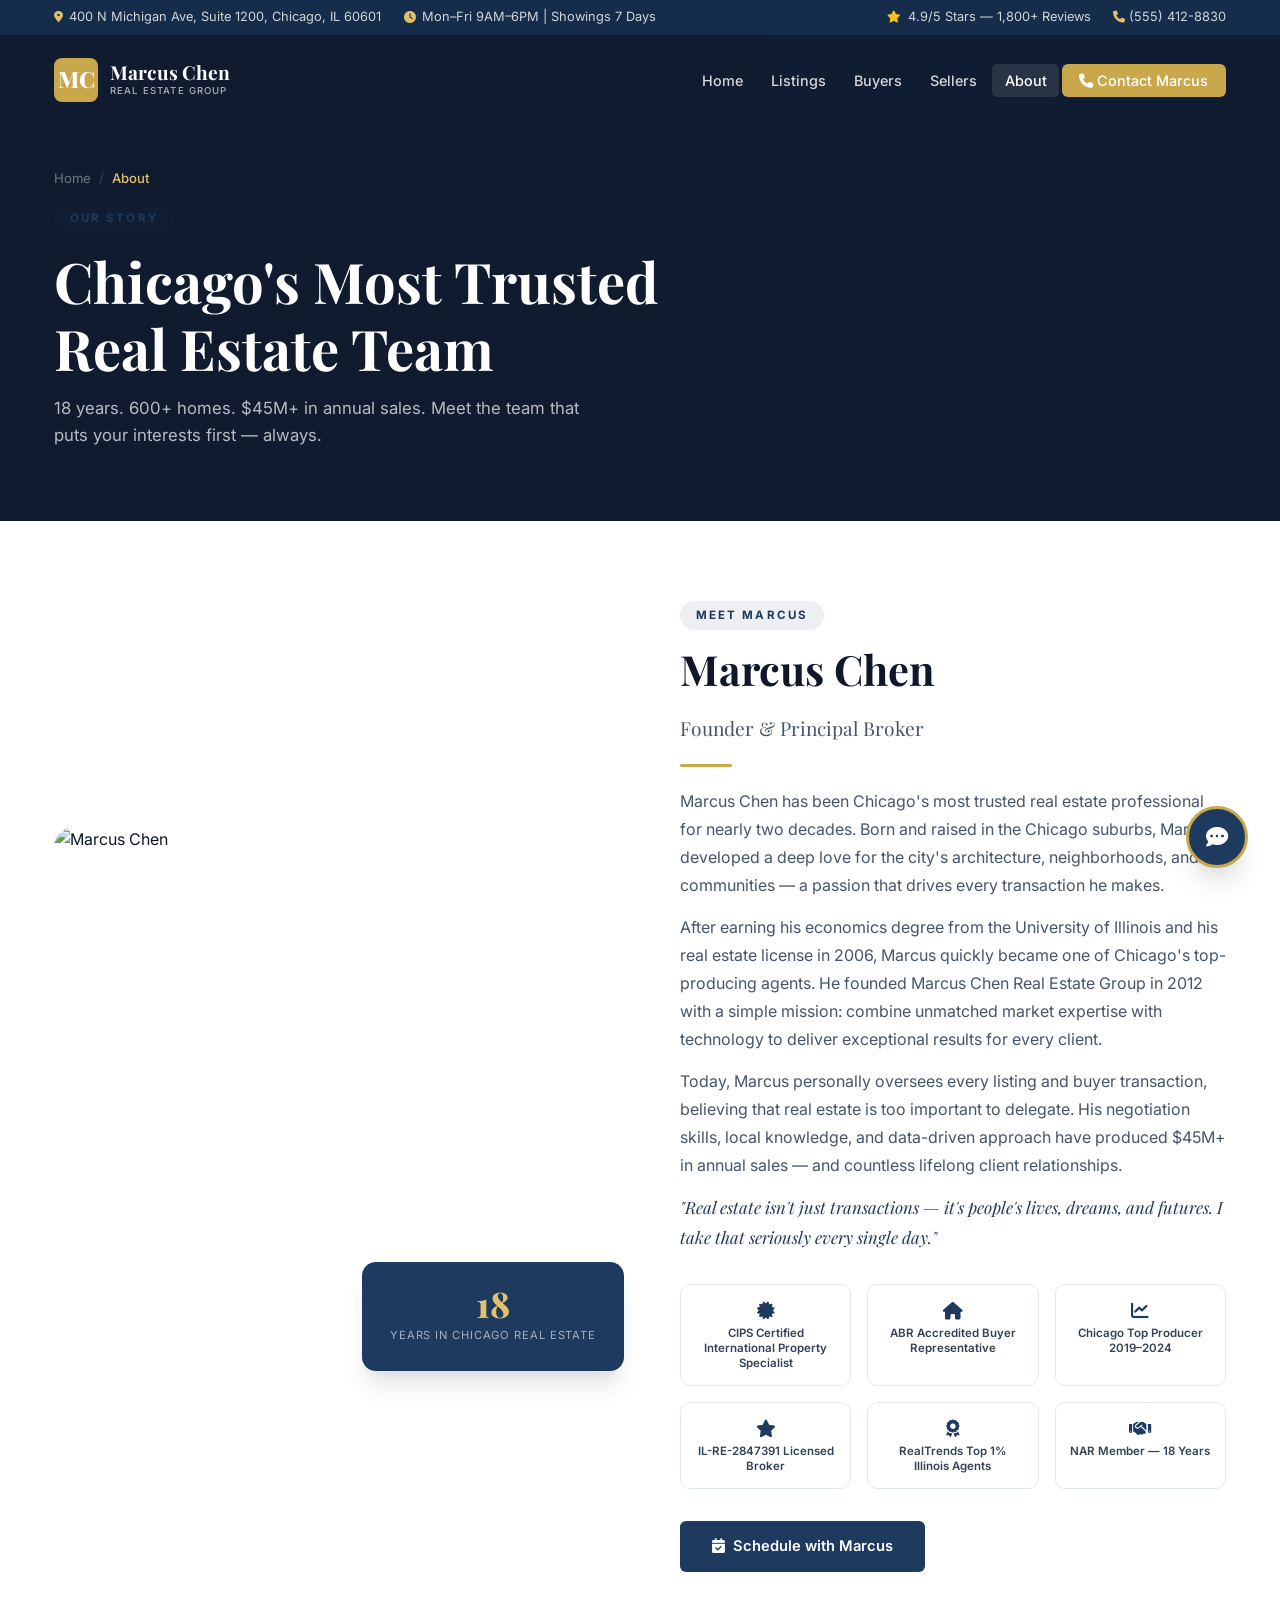
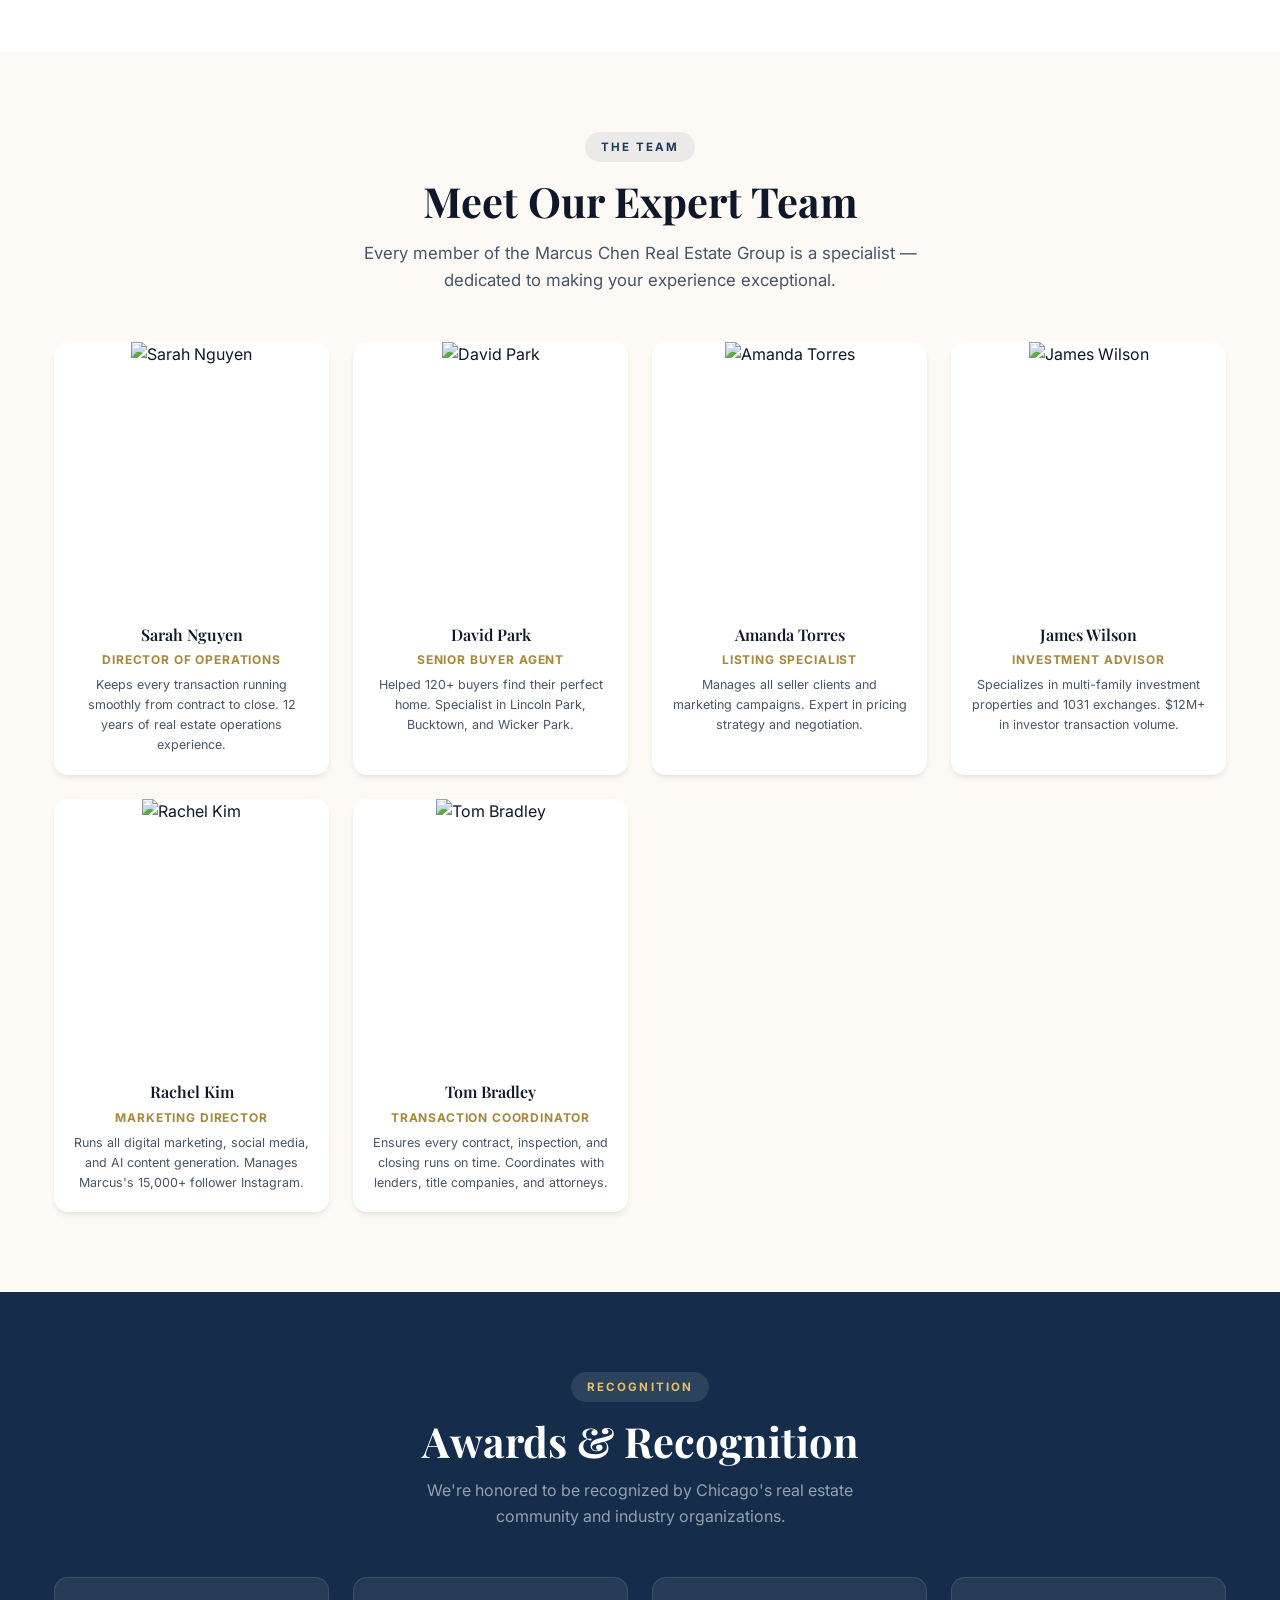
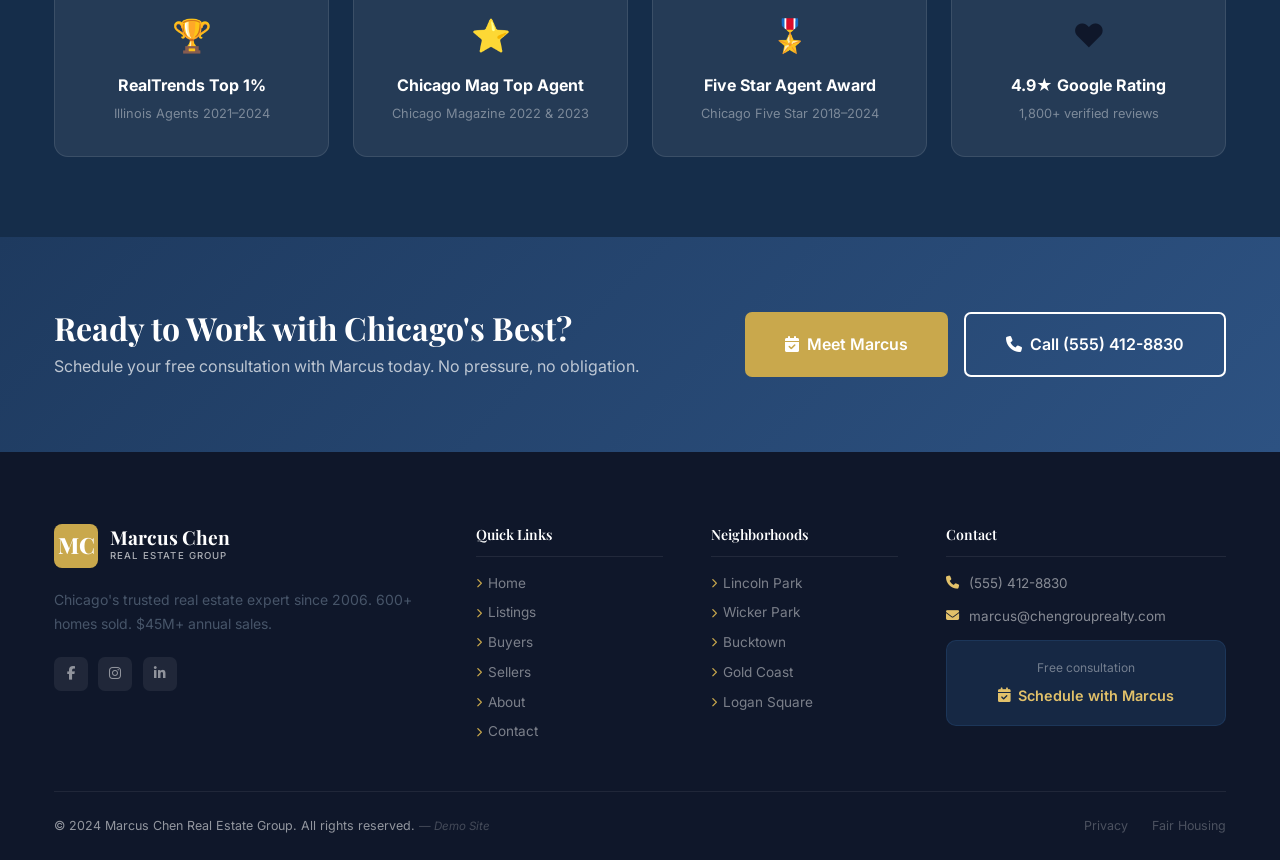
==== about.html @ 207c24f9 "Initial commit: Marcus Chen Real Estate Group demo site" ====
<!DOCTYPE html>
<html lang="en">
<head>
  <meta charset="UTF-8" />
  <meta name="viewport" content="width=device-width, initial-scale=1.0" />
  <title>About Marcus Chen | Marcus Chen Real Estate Group | Chicago, IL</title>
  <meta name="description" content="Meet Marcus Chen — Chicago's top-rated real estate agent with 18 years of experience, $45M+ in sales, and 600+ homes sold. Learn about his team and approach." />
  <link rel="stylesheet" href="css/style.css" />
  <link rel="stylesheet" href="https://cdnjs.cloudflare.com/ajax/libs/font-awesome/6.5.0/css/all.min.css" />
  <link rel="preconnect" href="https://fonts.googleapis.com" />
  <link rel="preconnect" href="https://fonts.gstatic.com" crossorigin />
</head>
<body>

  <div class="top-bar">
    <div class="container">
      <div class="top-bar-left">
        <div class="top-bar-item"><i class="fas fa-map-marker-alt"></i><span>400 N Michigan Ave, Suite 1200, Chicago, IL 60601</span></div>
        <div class="top-bar-item"><i class="fas fa-clock"></i><span>Mon–Fri 9AM–6PM | Showings 7 Days</span></div>
      </div>
      <div class="top-bar-right">
        <div class="top-bar-item"><i class="fas fa-star" style="color:#fbbf24"></i><span>4.9/5 Stars — 1,800+ Reviews</span></div>
        <div class="top-bar-item"><a href="tel:5554128830"><i class="fas fa-phone"></i> (555) 412-8830</a></div>
      </div>
    </div>
  </div>

  <nav class="navbar">
    <div class="container">
      <a href="index.html" class="nav-logo">
        <div class="logo-mark">MC</div>
        <div><div class="logo-text-main">Marcus Chen</div><span class="logo-text-sub">Real Estate Group</span></div>
      </a>
      <ul class="nav-links">
        <li><a href="index.html">Home</a></li>
        <li><a href="listings.html">Listings</a></li>
        <li><a href="buyers.html">Buyers</a></li>
        <li><a href="sellers.html">Sellers</a></li>
        <li><a href="about.html" class="active">About</a></li>
        <li><a href="contact.html" class="nav-cta"><i class="fas fa-phone"></i> Contact Marcus</a></li>
      </ul>
      <button class="mobile-menu-btn" aria-label="Menu"><span></span><span></span><span></span></button>
    </div>
  </nav>

  <div class="page-hero">
    <div class="page-hero-bg" style="background-image:url('https://images.unsplash.com/photo-1560518883-ce09059eeffa?auto=format&fit=crop&w=1920&q=80')"></div>
    <div class="page-hero-overlay"></div>
    <div class="container">
      <div class="breadcrumb"><a href="index.html">Home</a><span class="sep">/</span><span class="current">About</span></div>
      <div class="section-label">Our Story</div>
      <h1>Chicago's Most Trusted<br>Real Estate Team</h1>
      <p>18 years. 600+ homes. $45M+ in annual sales. Meet the team that puts your interests first — always.</p>
    </div>
  </div>

  <!-- MARCUS BIO -->
  <section class="agent-section">
    <div class="container">
      <div class="agent-grid">
        <div class="agent-photo-wrap">
          <div class="agent-photo">
            <img src="https://images.unsplash.com/photo-1507003211169-0a1dd7228f2d?auto=format&fit=crop&w=700&q=80" alt="Marcus Chen" loading="lazy" />
          </div>
          <div class="agent-badge">
            <span class="big">18</span>
            <span class="small">Years in Chicago Real Estate</span>
          </div>
        </div>
        <div class="agent-content">
          <div class="section-label">Meet Marcus</div>
          <h2>Marcus Chen<br><span style="font-size:1.2rem;font-weight:400;color:var(--gray-600);">Founder & Principal Broker</span></h2>
          <div class="agent-divider"></div>
          <p>Marcus Chen has been Chicago's most trusted real estate professional for nearly two decades. Born and raised in the Chicago suburbs, Marcus developed a deep love for the city's architecture, neighborhoods, and communities — a passion that drives every transaction he makes.</p>
          <p>After earning his economics degree from the University of Illinois and his real estate license in 2006, Marcus quickly became one of Chicago's top-producing agents. He founded Marcus Chen Real Estate Group in 2012 with a simple mission: combine unmatched market expertise with technology to deliver exceptional results for every client.</p>
          <p>Today, Marcus personally oversees every listing and buyer transaction, believing that real estate is too important to delegate. His negotiation skills, local knowledge, and data-driven approach have produced $45M+ in annual sales — and countless lifelong client relationships.</p>
          <p style="font-style:italic;color:var(--navy);font-family:'Playfair Display',serif;font-size:1.05rem;margin-top:0.5rem;">"Real estate isn't just transactions — it's people's lives, dreams, and futures. I take that seriously every single day."</p>
          <div class="agent-certs">
            <div class="cert-badge"><i class="fas fa-certificate"></i><span>CIPS Certified International Property Specialist</span></div>
            <div class="cert-badge"><i class="fas fa-home"></i><span>ABR Accredited Buyer Representative</span></div>
            <div class="cert-badge"><i class="fas fa-chart-line"></i><span>Chicago Top Producer 2019–2024</span></div>
            <div class="cert-badge"><i class="fas fa-star"></i><span>IL-RE-2847391 Licensed Broker</span></div>
            <div class="cert-badge"><i class="fas fa-award"></i><span>RealTrends Top 1% Illinois Agents</span></div>
            <div class="cert-badge"><i class="fas fa-handshake"></i><span>NAR Member — 18 Years</span></div>
          </div>
          <a href="contact.html" class="btn btn-primary" style="margin-top:2rem;"><i class="fas fa-calendar-check"></i> Schedule with Marcus</a>
        </div>
      </div>
    </div>
  </section>

  <!-- TEAM -->
  <section class="team-section">
    <div class="container">
      <div class="text-center">
        <div class="section-label">The Team</div>
        <h2 class="section-title">Meet Our Expert Team</h2>
        <p class="section-subtitle">Every member of the Marcus Chen Real Estate Group is a specialist — dedicated to making your experience exceptional.</p>
      </div>
      <div class="team-grid">
        <div class="team-card">
          <div class="team-photo"><img src="https://images.unsplash.com/photo-1573497019940-1c28c88b4f3e?auto=format&fit=crop&w=400&q=80" alt="Sarah Nguyen" loading="lazy" /></div>
          <div class="team-info">
            <h4>Sarah Nguyen</h4>
            <p class="team-role">Director of Operations</p>
            <p class="team-bio">Keeps every transaction running smoothly from contract to close. 12 years of real estate operations experience.</p>
          </div>
        </div>
        <div class="team-card">
          <div class="team-photo"><img src="https://images.unsplash.com/photo-1500648767791-00dcc994a43e?auto=format&fit=crop&w=400&q=80" alt="David Park" loading="lazy" /></div>
          <div class="team-info">
            <h4>David Park</h4>
            <p class="team-role">Senior Buyer Agent</p>
            <p class="team-bio">Helped 120+ buyers find their perfect home. Specialist in Lincoln Park, Bucktown, and Wicker Park.</p>
          </div>
        </div>
        <div class="team-card">
          <div class="team-photo"><img src="https://images.unsplash.com/photo-1580489944761-15a19d654956?auto=format&fit=crop&w=400&q=80" alt="Amanda Torres" loading="lazy" /></div>
          <div class="team-info">
            <h4>Amanda Torres</h4>
            <p class="team-role">Listing Specialist</p>
            <p class="team-bio">Manages all seller clients and marketing campaigns. Expert in pricing strategy and negotiation.</p>
          </div>
        </div>
        <div class="team-card">
          <div class="team-photo"><img src="https://images.unsplash.com/photo-1506794778202-cad84cf45f1d?auto=format&fit=crop&w=400&q=80" alt="James Wilson" loading="lazy" /></div>
          <div class="team-info">
            <h4>James Wilson</h4>
            <p class="team-role">Investment Advisor</p>
            <p class="team-bio">Specializes in multi-family investment properties and 1031 exchanges. $12M+ in investor transaction volume.</p>
          </div>
        </div>
        <div class="team-card">
          <div class="team-photo"><img src="https://images.unsplash.com/photo-1494790108377-be9c29b29330?auto=format&fit=crop&w=400&q=80" alt="Rachel Kim" loading="lazy" /></div>
          <div class="team-info">
            <h4>Rachel Kim</h4>
            <p class="team-role">Marketing Director</p>
            <p class="team-bio">Runs all digital marketing, social media, and AI content generation. Manages Marcus's 15,000+ follower Instagram.</p>
          </div>
        </div>
        <div class="team-card">
          <div class="team-photo"><img src="https://images.unsplash.com/photo-1472099645785-5658abf4ff4e?auto=format&fit=crop&w=400&q=80" alt="Tom Bradley" loading="lazy" /></div>
          <div class="team-info">
            <h4>Tom Bradley</h4>
            <p class="team-role">Transaction Coordinator</p>
            <p class="team-bio">Ensures every contract, inspection, and closing runs on time. Coordinates with lenders, title companies, and attorneys.</p>
          </div>
        </div>
      </div>
    </div>
  </section>

  <!-- AWARDS -->
  <section style="background:var(--navy-dark);padding:5rem 0;">
    <div class="container text-center">
      <div class="section-label" style="background:rgba(255,255,255,0.1);color:var(--gold-light);">Recognition</div>
      <h2 class="section-title" style="color:white;margin-bottom:0.75rem;">Awards &amp; Recognition</h2>
      <p style="color:rgba(255,255,255,0.55);margin-bottom:3rem;max-width:500px;margin-left:auto;margin-right:auto;">We're honored to be recognized by Chicago's real estate community and industry organizations.</p>
      <div style="display:grid;grid-template-columns:repeat(auto-fit,minmax(200px,1fr));gap:1.5rem;">
        <div style="background:rgba(255,255,255,0.07);border-radius:14px;padding:2rem;border:1px solid rgba(255,255,255,0.1);">
          <div style="font-size:2rem;margin-bottom:0.75rem;">🏆</div>
          <div style="color:white;font-weight:700;margin-bottom:0.3rem;">RealTrends Top 1%</div>
          <div style="color:rgba(255,255,255,0.4);font-size:0.8rem;">Illinois Agents 2021–2024</div>
        </div>
        <div style="background:rgba(255,255,255,0.07);border-radius:14px;padding:2rem;border:1px solid rgba(255,255,255,0.1);">
          <div style="font-size:2rem;margin-bottom:0.75rem;">⭐</div>
          <div style="color:white;font-weight:700;margin-bottom:0.3rem;">Chicago Mag Top Agent</div>
          <div style="color:rgba(255,255,255,0.4);font-size:0.8rem;">Chicago Magazine 2022 &amp; 2023</div>
        </div>
        <div style="background:rgba(255,255,255,0.07);border-radius:14px;padding:2rem;border:1px solid rgba(255,255,255,0.1);">
          <div style="font-size:2rem;margin-bottom:0.75rem;">🎖️</div>
          <div style="color:white;font-weight:700;margin-bottom:0.3rem;">Five Star Agent Award</div>
          <div style="color:rgba(255,255,255,0.4);font-size:0.8rem;">Chicago Five Star 2018–2024</div>
        </div>
        <div style="background:rgba(255,255,255,0.07);border-radius:14px;padding:2rem;border:1px solid rgba(255,255,255,0.1);">
          <div style="font-size:2rem;margin-bottom:0.75rem;">❤️</div>
          <div style="color:white;font-weight:700;margin-bottom:0.3rem;">4.9★ Google Rating</div>
          <div style="color:rgba(255,255,255,0.4);font-size:0.8rem;">1,800+ verified reviews</div>
        </div>
      </div>
    </div>
  </section>

  <!-- CTA -->
  <section class="cta-band">
    <div class="container">
      <div>
        <h2>Ready to Work with Chicago's Best?</h2>
        <p>Schedule your free consultation with Marcus today. No pressure, no obligation.</p>
      </div>
      <div style="display:flex;gap:1rem;flex-wrap:wrap;">
        <a href="contact.html" class="btn btn-gold btn-lg"><i class="fas fa-calendar-check"></i> Meet Marcus</a>
        <a href="tel:5554128830" class="btn btn-outline btn-lg"><i class="fas fa-phone"></i> Call (555) 412-8830</a>
      </div>
    </div>
  </section>

  <footer class="footer">
    <div class="container">
      <div class="footer-grid">
        <div class="footer-brand"><a href="index.html" class="nav-logo"><div class="logo-mark">MC</div><div><div class="logo-text-main">Marcus Chen</div><span class="logo-text-sub">Real Estate Group</span></div></a><p>Chicago's trusted real estate expert since 2006. 600+ homes sold. $45M+ annual sales.</p><div class="footer-social"><a href="#" class="social-link"><i class="fab fa-facebook-f"></i></a><a href="#" class="social-link"><i class="fab fa-instagram"></i></a><a href="#" class="social-link"><i class="fab fa-linkedin-in"></i></a></div></div>
        <div class="footer-col"><h4>Quick Links</h4><ul class="footer-links"><li><a href="index.html"><i class="fas fa-chevron-right"></i> Home</a></li><li><a href="listings.html"><i class="fas fa-chevron-right"></i> Listings</a></li><li><a href="buyers.html"><i class="fas fa-chevron-right"></i> Buyers</a></li><li><a href="sellers.html"><i class="fas fa-chevron-right"></i> Sellers</a></li><li><a href="about.html"><i class="fas fa-chevron-right"></i> About</a></li><li><a href="contact.html"><i class="fas fa-chevron-right"></i> Contact</a></li></ul></div>
        <div class="footer-col"><h4>Neighborhoods</h4><ul class="footer-links"><li><a href="listings.html"><i class="fas fa-chevron-right"></i> Lincoln Park</a></li><li><a href="listings.html"><i class="fas fa-chevron-right"></i> Wicker Park</a></li><li><a href="listings.html"><i class="fas fa-chevron-right"></i> Bucktown</a></li><li><a href="listings.html"><i class="fas fa-chevron-right"></i> Gold Coast</a></li><li><a href="listings.html"><i class="fas fa-chevron-right"></i> Logan Square</a></li></ul></div>
        <div class="footer-col"><h4>Contact</h4><div class="footer-contact-item"><i class="fas fa-phone"></i><a href="tel:5554128830">(555) 412-8830</a></div><div class="footer-contact-item"><i class="fas fa-envelope"></i><a href="mailto:marcus@chengrouprealty.com">marcus@chengrouprealty.com</a></div><div class="footer-cta-box"><p>Free consultation</p><a href="contact.html"><i class="fas fa-calendar-check"></i> Schedule with Marcus</a></div></div>
      </div>
      <div class="footer-bottom"><span>© 2024 Marcus Chen Real Estate Group. All rights reserved. <em style="font-size:0.72rem;opacity:0.4">— Demo Site</em></span><div class="footer-bottom-links"><a href="#">Privacy</a><a href="#">Fair Housing</a></div></div>
    </div>
  </footer>

  <button class="chatbot-toggle" aria-label="Talk to Alex AI"><i class="fas fa-comment-dots"></i></button>
  <div class="chatbot-window">
    <div class="chatbot-header">
      <div class="chatbot-avatar">MC</div>
      <div class="chatbot-header-info"><h4>Alex — AI Lead Qualifier</h4><p><span class="online-dot"></span>Marcus Chen Real Estate</p></div>
      <div class="lead-score-indicator">New Lead</div>
      <button class="chatbot-close"><i class="fas fa-times"></i></button>
    </div>
    <div class="chatbot-messages"></div>
    <div class="chatbot-quick-replies"></div>
    <div class="chatbot-input-area">
      <input class="chatbot-input" type="text" placeholder="Questions about our team?" />
      <button class="chatbot-send"><i class="fas fa-paper-plane"></i></button>
    </div>
  </div>

  <script src="js/main.js"></script>
</body>
</html>
---- css/style.css ----
@import url('https://fonts.googleapis.com/css2?family=Playfair+Display:wght@400;600;700;800&family=Inter:wght@300;400;500;600;700&display=swap');

:root {
  --navy: #1e3a5f;
  --navy-dark: #152d4a;
  --navy-light: #2d5282;
  --gold: #c9a84c;
  --gold-light: #e2c16a;
  --gold-dark: #a8873a;
  --green: #16a34a;
  --red: #dc2626;
  --cream: #fdfaf5;
  --cream-dark: #f5f0e8;
  --white: #ffffff;
  --dark: #0f172a;
  --gray-800: #1e293b;
  --gray-700: #334155;
  --gray-600: #475569;
  --gray-400: #94a3b8;
  --gray-200: #e2e8f0;
  --gray-100: #f8fafc;
  --shadow: 0 4px 6px -1px rgba(0,0,0,0.07), 0 2px 4px -1px rgba(0,0,0,0.04);
  --shadow-lg: 0 10px 15px -3px rgba(0,0,0,0.08), 0 4px 6px -2px rgba(0,0,0,0.04);
  --shadow-xl: 0 20px 25px -5px rgba(0,0,0,0.1), 0 10px 10px -5px rgba(0,0,0,0.04);
}

* { margin: 0; padding: 0; box-sizing: border-box; }
html { scroll-behavior: smooth; }
body { font-family: 'Inter', sans-serif; color: var(--dark); line-height: 1.6; background: var(--white); }
h1,h2,h3 { font-family: 'Playfair Display', serif; font-weight: 700; line-height: 1.2; }
h4,h5 { font-weight: 600; }
h1 { font-size: clamp(2.1rem, 5vw, 3.5rem); }
h2 { font-size: clamp(1.75rem, 4vw, 2.6rem); }
h3 { font-size: clamp(1.2rem, 3vw, 1.65rem); }
p { color: var(--gray-600); }
a { text-decoration: none; color: inherit; }
.text-center { text-align: center; }
.container { max-width: 1220px; margin: 0 auto; padding: 0 1.5rem; }
section { padding: 5rem 0; }

.section-label {
  display: inline-block;
  background: rgba(30,58,95,0.08);
  color: var(--navy);
  font-size: 0.72rem; font-weight: 700;
  letter-spacing: 0.18em; text-transform: uppercase;
  padding: 0.35rem 1rem; border-radius: 999px; margin-bottom: 0.875rem;
}
.section-title { margin-bottom: 0.875rem; color: var(--dark); }
.section-subtitle { font-size: 1.05rem; color: var(--gray-600); max-width: 580px; margin: 0 auto 3rem; }

/* ===== BUTTONS ===== */
.btn {
  display: inline-flex; align-items: center; gap: 0.5rem;
  padding: 0.875rem 2rem; border-radius: 6px;
  font-weight: 600; font-size: 0.92rem; cursor: pointer;
  transition: all 0.25s ease; border: none; font-family: 'Inter', sans-serif;
}
.btn-primary { background: var(--navy); color: white; }
.btn-primary:hover { background: var(--navy-dark); transform: translateY(-2px); box-shadow: var(--shadow-lg); }
.btn-gold { background: var(--gold); color: white; }
.btn-gold:hover { background: var(--gold-dark); transform: translateY(-2px); box-shadow: var(--shadow-lg); }
.btn-outline { background: transparent; color: white; border: 2px solid white; }
.btn-outline:hover { background: white; color: var(--navy); }
.btn-outline-navy { background: transparent; color: var(--navy); border: 2px solid var(--navy); }
.btn-outline-navy:hover { background: var(--navy); color: white; }
.btn-green { background: var(--green); color: white; }
.btn-green:hover { background: #15803d; transform: translateY(-2px); }
.btn-lg { padding: 1.1rem 2.5rem; font-size: 1rem; border-radius: 7px; }
.btn-sm { padding: 0.5rem 1.2rem; font-size: 0.82rem; }

/* ===== TOP BAR ===== */
.top-bar {
  position: fixed; top: 0; width: 100%; z-index: 1001;
  background: var(--navy-dark); padding: 0.45rem 0;
  font-size: 0.8rem; color: rgba(255,255,255,0.8);
}
.top-bar .container { display: flex; justify-content: space-between; align-items: center; flex-wrap: wrap; gap: 0.4rem; }
.top-bar-left, .top-bar-right { display: flex; align-items: center; gap: 1.4rem; }
.top-bar-item { display: flex; align-items: center; gap: 0.4rem; }
.top-bar-item i { color: var(--gold-light); font-size: 0.75rem; }
.top-bar a { color: rgba(255,255,255,0.8); transition: color 0.2s; }
.top-bar a:hover { color: var(--gold-light); }

/* ===== NAVBAR ===== */
.navbar {
  position: fixed; top: 36px; width: 100%; z-index: 1000;
  transition: all 0.3s ease; background: transparent; padding: 1.4rem 0;
}
.navbar.scrolled { background: var(--navy-dark); padding: 0.875rem 0; box-shadow: 0 4px 20px rgba(0,0,0,0.25); }
.navbar .container { display: flex; align-items: center; justify-content: space-between; }

.nav-logo { display: flex; align-items: center; gap: 0.75rem; color: white; }
.logo-mark {
  width: 44px; height: 44px; background: var(--gold);
  border-radius: 8px; display: flex; align-items: center; justify-content: center;
  font-size: 1.4rem; font-family: 'Playfair Display', serif; font-weight: 800; color: white;
}
.logo-text-main { font-family: 'Playfair Display', serif; font-size: 1.2rem; font-weight: 700; line-height: 1.1; }
.logo-text-sub { display: block; font-family: 'Inter', sans-serif; font-size: 0.6rem; font-weight: 500; opacity: 0.65; letter-spacing: 0.12em; text-transform: uppercase; }

.nav-links { display: flex; align-items: center; gap: 0.15rem; list-style: none; }
.nav-links a { color: rgba(255,255,255,0.82); padding: 0.5rem 0.8rem; border-radius: 5px; font-weight: 500; font-size: 0.9rem; transition: all 0.2s; }
.nav-links a:hover, .nav-links a.active { color: white; background: rgba(255,255,255,0.1); }
.nav-cta { background: var(--gold) !important; color: white !important; border-radius: 6px !important; padding: 0.5rem 1.1rem !important; }
.nav-cta:hover { background: var(--gold-dark) !important; }

.mobile-menu-btn { display: none; flex-direction: column; gap: 5px; cursor: pointer; padding: 0.5rem; }
.mobile-menu-btn span { display: block; width: 24px; height: 2px; background: white; transition: all 0.3s; }

/* ===== HERO ===== */
.hero { position: relative; min-height: 100vh; display: flex; align-items: center; overflow: hidden; }
.hero-bg { position: absolute; inset: 0; background-size: cover; background-position: center; }
.hero-overlay { position: absolute; inset: 0; background: linear-gradient(to right, rgba(15,23,42,0.9) 0%, rgba(15,23,42,0.55) 65%, rgba(15,23,42,0.15) 100%); }
.hero-content { position: relative; z-index: 2; padding-top: 9.5rem; max-width: 680px; }

.hero-eyebrow { display: flex; align-items: center; gap: 0.75rem; margin-bottom: 1.25rem; }
.hero-eyebrow-line { width: 32px; height: 2px; background: var(--gold); }
.hero-eyebrow span { font-size: 0.78rem; font-weight: 600; color: var(--gold-light); letter-spacing: 0.15em; text-transform: uppercase; }

.hero h1 { color: white; margin-bottom: 1rem; }
.hero h1 em { color: var(--gold-light); font-style: italic; }
.hero .hero-desc { color: rgba(255,255,255,0.78); font-size: 1.1rem; max-width: 520px; margin-bottom: 2.25rem; line-height: 1.75; }
.hero-buttons { display: flex; flex-wrap: wrap; gap: 1rem; margin-bottom: 3rem; }

.hero-stats { display: flex; flex-wrap: wrap; gap: 0; }
.hero-stat { padding: 1.25rem 1.75rem; border-left: 1px solid rgba(255,255,255,0.12); }
.hero-stat:first-child { padding-left: 0; border-left: none; }
.hero-stat .stat-val { display: block; font-size: 1.75rem; font-weight: 800; color: white; font-family: 'Playfair Display', serif; line-height: 1; }
.hero-stat .stat-label { font-size: 0.72rem; color: rgba(255,255,255,0.45); text-transform: uppercase; letter-spacing: 0.08em; margin-top: 0.2rem; }

/* ===== SEARCH BAR ===== */
.search-bar-section { background: white; padding: 1.5rem 0; box-shadow: 0 4px 20px rgba(0,0,0,0.08); position: relative; z-index: 10; }
.search-bar { display: flex; gap: 0; border: 2px solid var(--gray-200); border-radius: 8px; overflow: hidden; max-width: 860px; margin: 0 auto; }
.search-field { flex: 1; display: flex; align-items: center; border-right: 1px solid var(--gray-200); }
.search-field:last-of-type { border-right: none; }
.search-field i { padding: 0 0.875rem; color: var(--gray-400); font-size: 0.9rem; }
.search-field select, .search-field input { flex: 1; padding: 0.875rem 0.5rem; border: none; outline: none; font-family: 'Inter', sans-serif; font-size: 0.88rem; color: var(--dark); background: transparent; }
.search-bar .btn { border-radius: 0; padding: 0.875rem 1.75rem; }

/* ===== LISTINGS ===== */
.listings-section { background: var(--cream); }
.listings-grid { display: grid; grid-template-columns: repeat(auto-fit, minmax(340px, 1fr)); gap: 1.75rem; }
.listing-card {
  background: white; border-radius: 14px; overflow: hidden;
  box-shadow: var(--shadow); transition: all 0.35s ease; border: 1px solid transparent;
}
.listing-card:hover { transform: translateY(-6px); box-shadow: var(--shadow-xl); border-color: var(--gold); }
.listing-photo { height: 230px; position: relative; overflow: hidden; }
.listing-photo img { width: 100%; height: 100%; object-fit: cover; transition: transform 0.45s; }
.listing-card:hover .listing-photo img { transform: scale(1.07); }
.listing-badge {
  position: absolute; top: 1rem; left: 1rem;
  font-size: 0.68rem; font-weight: 700; padding: 0.25rem 0.65rem;
  border-radius: 999px; text-transform: uppercase; letter-spacing: 0.07em;
}
.badge-sale { background: var(--navy); color: white; }
.badge-pending { background: var(--gold); color: white; }
.badge-sold { background: var(--green); color: white; }
.badge-new { background: var(--red); color: white; }
.listing-save { position: absolute; top: 1rem; right: 1rem; width: 34px; height: 34px; background: white; border-radius: 50%; display: flex; align-items: center; justify-content: center; cursor: pointer; box-shadow: var(--shadow); transition: all 0.2s; border: none; color: var(--gray-400); }
.listing-save:hover { color: var(--red); }
.listing-info { padding: 1.4rem; }
.listing-price { font-size: 1.55rem; font-weight: 800; color: var(--navy); font-family: 'Playfair Display', serif; margin-bottom: 0.3rem; }
.listing-address { font-size: 0.88rem; color: var(--gray-600); margin-bottom: 0.875rem; display: flex; align-items: center; gap: 0.3rem; }
.listing-address i { color: var(--gold); font-size: 0.78rem; }
.listing-specs { display: flex; gap: 1.1rem; padding-top: 0.875rem; border-top: 1px solid var(--gray-200); }
.spec { display: flex; align-items: center; gap: 0.35rem; font-size: 0.82rem; color: var(--gray-600); }
.spec i { color: var(--navy); font-size: 0.8rem; }
.spec strong { color: var(--dark); font-weight: 600; }
.listing-actions { display: flex; gap: 0.5rem; margin-top: 1rem; }
.listing-actions .btn { flex: 1; justify-content: center; font-size: 0.82rem; padding: 0.6rem 0.875rem; }

/* ===== SERVICES ===== */
.services-section { background: white; }
.services-grid { display: grid; grid-template-columns: repeat(auto-fit, minmax(270px, 1fr)); gap: 1.5rem; }
.service-card {
  border-radius: 16px; padding: 2.25rem 1.75rem;
  border: 1.5px solid var(--gray-200); transition: all 0.3s ease;
  position: relative; overflow: hidden;
}
.service-card::before { content: ''; position: absolute; bottom: 0; left: 0; right: 0; height: 3px; background: var(--navy); transform: scaleX(0); transition: transform 0.3s; }
.service-card:hover { border-color: var(--navy); box-shadow: var(--shadow-xl); transform: translateY(-4px); }
.service-card:hover::before { transform: scaleX(1); }
.service-icon { width: 54px; height: 54px; border-radius: 14px; display: flex; align-items: center; justify-content: center; font-size: 1.4rem; margin-bottom: 1.25rem; }
.icon-navy { background: rgba(30,58,95,0.1); color: var(--navy); }
.icon-gold { background: rgba(201,168,76,0.12); color: var(--gold-dark); }
.icon-green { background: rgba(22,163,74,0.1); color: var(--green); }
.service-card h3 { font-size: 1.15rem; margin-bottom: 0.6rem; }
.service-card p { font-size: 0.875rem; line-height: 1.7; }
.service-tag { display: inline-block; margin-top: 1rem; font-size: 0.7rem; font-weight: 700; letter-spacing: 0.08em; text-transform: uppercase; color: var(--navy); background: rgba(30,58,95,0.08); padding: 0.2rem 0.6rem; border-radius: 4px; }

/* ===== TESTIMONIALS ===== */
.testimonials-section { background: var(--navy-dark); }
.testimonials-section .section-label { background: rgba(255,255,255,0.1); color: var(--gold-light); }
.testimonials-section .section-title { color: white; }
.testimonials-section .section-subtitle { color: rgba(255,255,255,0.55); }
.testimonials-grid { display: grid; grid-template-columns: repeat(auto-fit, minmax(290px, 1fr)); gap: 1.5rem; }
.testimonial-card { background: rgba(255,255,255,0.06); border: 1px solid rgba(255,255,255,0.1); border-radius: 14px; padding: 2rem; }
.testimonial-stars { color: var(--gold-light); margin-bottom: 1rem; font-size: 0.9rem; }
.testimonial-text { color: rgba(255,255,255,0.82); font-size: 0.9rem; font-style: italic; line-height: 1.75; margin-bottom: 1.5rem; font-family: 'Playfair Display', serif; }
.testimonial-author { display: flex; align-items: center; gap: 0.875rem; }
.testimonial-avatar { width: 42px; height: 42px; border-radius: 50%; background: var(--navy); border: 2px solid var(--gold); display: flex; align-items: center; justify-content: center; font-weight: 700; color: white; font-size: 0.88rem; flex-shrink: 0; }
.testimonial-name { font-weight: 600; color: white; font-size: 0.88rem; }
.testimonial-detail { font-size: 0.75rem; color: rgba(255,255,255,0.4); }

/* ===== CTA BAND ===== */
.cta-band { background: linear-gradient(135deg, var(--navy) 0%, var(--navy-light) 100%); padding: 4.5rem 0; }
.cta-band .container { display: flex; align-items: center; justify-content: space-between; flex-wrap: wrap; gap: 2rem; }
.cta-band h2 { color: white; font-size: 2rem; }
.cta-band p { color: rgba(255,255,255,0.7); margin-top: 0.4rem; }

/* ===== PAGE HERO ===== */
.page-hero { padding: 10.5rem 0 4.5rem; background: var(--navy-dark); position: relative; overflow: hidden; }
.page-hero-bg { position: absolute; inset: 0; background-size: cover; background-position: center; }
.page-hero-overlay { position: absolute; inset: 0; background: rgba(15,23,42,0.78); }
.page-hero .container { position: relative; z-index: 1; }
.page-hero h1 { color: white; margin-bottom: 0.875rem; }
.page-hero p { color: rgba(255,255,255,0.7); font-size: 1.05rem; max-width: 560px; }
.breadcrumb { display: flex; align-items: center; gap: 0.5rem; margin-bottom: 0.875rem; font-size: 0.82rem; }
.breadcrumb a { color: rgba(255,255,255,0.4); transition: color 0.2s; }
.breadcrumb a:hover { color: white; }
.breadcrumb .sep { color: rgba(255,255,255,0.2); }
.breadcrumb .current { color: var(--gold-light); font-weight: 500; }

/* ===== LISTINGS PAGE ===== */
.listings-page-section { background: var(--cream); }
.listings-filter { background: white; border-radius: 12px; padding: 1.5rem; margin-bottom: 2.5rem; box-shadow: var(--shadow); display: flex; flex-wrap: wrap; gap: 1rem; align-items: flex-end; }
.filter-group { display: flex; flex-direction: column; gap: 0.4rem; flex: 1; min-width: 150px; }
.filter-label { font-size: 0.75rem; font-weight: 600; color: var(--gray-600); text-transform: uppercase; letter-spacing: 0.06em; }
.filter-select { padding: 0.65rem 0.875rem; border: 1.5px solid var(--gray-200); border-radius: 7px; font-family: 'Inter', sans-serif; font-size: 0.88rem; color: var(--dark); outline: none; transition: border-color 0.2s; }
.filter-select:focus { border-color: var(--navy); }
.listings-count { color: var(--gray-600); font-size: 0.9rem; margin-bottom: 1.25rem; }
.listings-count strong { color: var(--navy); }

/* ===== BUYERS / SELLERS PAGES ===== */
.resource-section { background: white; }
.resource-grid { display: grid; grid-template-columns: 1fr 1fr; gap: 4rem; align-items: start; }
.resource-steps { display: flex; flex-direction: column; gap: 1.5rem; margin-top: 2rem; }
.resource-step { display: flex; gap: 1.25rem; align-items: flex-start; }
.step-number { width: 42px; height: 42px; border-radius: 50%; background: var(--navy); color: white; display: flex; align-items: center; justify-content: center; font-weight: 700; font-size: 0.9rem; flex-shrink: 0; }
.step-content h4 { margin-bottom: 0.25rem; font-size: 0.95rem; }
.step-content p { font-size: 0.85rem; }

.value-card { background: white; border-radius: 16px; padding: 2.25rem; box-shadow: var(--shadow-xl); border-top: 4px solid var(--navy); }
.value-card h3 { font-family: 'Playfair Display', serif; margin-bottom: 0.5rem; }
.value-card > p { margin-bottom: 1.75rem; font-size: 0.88rem; }

.mortgage-calc { background: var(--cream); border-radius: 14px; padding: 2rem; }
.mortgage-calc h4 { margin-bottom: 1.25rem; font-family: 'Playfair Display', serif; }
.calc-result { background: var(--navy); border-radius: 10px; padding: 1.25rem; text-align: center; margin-top: 1.25rem; }
.calc-result .monthly { font-size: 2rem; font-weight: 800; color: white; font-family: 'Playfair Display', serif; }
.calc-result .monthly-label { font-size: 0.75rem; color: rgba(255,255,255,0.5); text-transform: uppercase; letter-spacing: 0.08em; }

/* ===== ABOUT PAGE ===== */
.agent-section { background: white; }
.agent-grid { display: grid; grid-template-columns: 1fr 1fr; gap: 5rem; align-items: center; }
.agent-photo-wrap { position: relative; }
.agent-photo { border-radius: 20px; overflow: hidden; height: 520px; }
.agent-photo img { width: 100%; height: 100%; object-fit: cover; object-position: top; }
.agent-badge {
  position: absolute; bottom: -1.5rem; right: -1.5rem;
  background: var(--navy); color: white; border-radius: 14px; padding: 1.5rem 1.75rem;
  text-align: center; box-shadow: var(--shadow-xl);
}
.agent-badge .big { display: block; font-size: 2.2rem; font-weight: 800; font-family: 'Playfair Display', serif; line-height: 1; color: var(--gold-light); }
.agent-badge .small { font-size: 0.7rem; color: rgba(255,255,255,0.6); text-transform: uppercase; letter-spacing: 0.08em; }
.agent-content { }
.agent-divider { width: 52px; height: 3px; background: var(--gold); border-radius: 2px; margin: 1.25rem 0; }
.agent-content p { margin-bottom: 0.875rem; line-height: 1.75; }
.agent-certs { display: grid; grid-template-columns: repeat(3, 1fr); gap: 1rem; margin-top: 2rem; }
.cert-badge { border: 1.5px solid var(--gray-200); border-radius: 10px; padding: 0.875rem; text-align: center; }
.cert-badge i { font-size: 1.1rem; color: var(--navy); margin-bottom: 0.4rem; }
.cert-badge span { display: block; font-size: 0.72rem; font-weight: 600; color: var(--gray-700); line-height: 1.3; }

.team-section { background: var(--cream); }
.team-grid { display: grid; grid-template-columns: repeat(auto-fit, minmax(220px, 1fr)); gap: 1.5rem; }
.team-card { background: white; border-radius: 14px; overflow: hidden; box-shadow: var(--shadow); text-align: center; transition: all 0.3s; }
.team-card:hover { transform: translateY(-5px); box-shadow: var(--shadow-xl); }
.team-photo { height: 260px; overflow: hidden; }
.team-photo img { width: 100%; height: 100%; object-fit: cover; object-position: top; transition: transform 0.4s; }
.team-card:hover .team-photo img { transform: scale(1.04); }
.team-info { padding: 1.25rem; }
.team-info h4 { font-family: 'Playfair Display', serif; font-size: 1rem; margin-bottom: 0.2rem; }
.team-role { color: var(--gold-dark); font-size: 0.75rem; font-weight: 700; text-transform: uppercase; letter-spacing: 0.07em; margin-bottom: 0.35rem; }
.team-bio { font-size: 0.78rem; color: var(--gray-600); }

/* ===== CONTACT / LEAD FORM ===== */
.contact-section { background: var(--cream); }
.contact-grid { display: grid; grid-template-columns: 1fr 1.6fr; gap: 3rem; align-items: start; }
.contact-info-card { background: var(--navy-dark); border-radius: 20px; padding: 2.5rem; color: white; position: sticky; top: 110px; }
.contact-info-card h3 { color: white; font-family: 'Playfair Display', serif; margin-bottom: 0.5rem; }
.contact-info-card > p { color: rgba(255,255,255,0.55); margin-bottom: 2rem; font-size: 0.88rem; }
.c-detail { display: flex; gap: 0.875rem; align-items: flex-start; margin-bottom: 1.25rem; }
.c-detail-icon { width: 38px; height: 38px; background: rgba(255,255,255,0.08); border-radius: 9px; display: flex; align-items: center; justify-content: center; color: var(--gold-light); flex-shrink: 0; font-size: 0.85rem; }
.c-detail h4 { font-size: 0.7rem; text-transform: uppercase; letter-spacing: 0.08em; color: rgba(255,255,255,0.35); margin-bottom: 0.2rem; font-weight: 600; font-family: 'Inter', sans-serif; }
.c-detail p, .c-detail a { color: white; font-size: 0.88rem; }
.c-detail a:hover { color: var(--gold-light); }
.lead-score-box { background: rgba(201,168,76,0.12); border: 1px solid rgba(201,168,76,0.25); border-radius: 10px; padding: 1.1rem; margin-top: 1.5rem; }
.lead-score-box h4 { color: var(--gold-light); font-size: 0.72rem; text-transform: uppercase; letter-spacing: 0.08em; margin-bottom: 0.6rem; font-weight: 700; font-family: 'Inter', sans-serif; }
.lead-score-item { display: flex; gap: 0.6rem; align-items: center; font-size: 0.8rem; color: rgba(255,255,255,0.7); margin-bottom: 0.4rem; }
.lead-score-item:last-child { margin: 0; }
.lead-score-item i { color: var(--gold-light); width: 14px; }

.contact-forms { display: flex; flex-direction: column; gap: 2rem; }
.contact-form-card { background: white; border-radius: 18px; padding: 2.5rem; box-shadow: var(--shadow-xl); }
.contact-form-card h3 { font-family: 'Playfair Display', serif; margin-bottom: 0.5rem; }
.contact-form-card > p { margin-bottom: 1.75rem; font-size: 0.88rem; }

/* ===== FOLLOW-UP / AI FEATURES ===== */
.ai-features-section { background: white; }
.ai-grid { display: grid; grid-template-columns: repeat(auto-fit, minmax(280px, 1fr)); gap: 1.5rem; }
.ai-card { border-radius: 16px; padding: 2rem; border: 1.5px solid var(--gray-200); position: relative; overflow: hidden; }
.ai-card-accent { position: absolute; top: 0; left: 0; right: 0; height: 3px; }
.ai-card-accent.navy { background: var(--navy); }
.ai-card-accent.gold { background: var(--gold); }
.ai-card-accent.green { background: var(--green); }
.ai-card h4 { font-family: 'Playfair Display', serif; font-size: 1.05rem; margin: 1rem 0 0.4rem; }
.ai-card p { font-size: 0.83rem; line-height: 1.65; }
.ai-card-icon { width: 46px; height: 46px; border-radius: 12px; display: flex; align-items: center; justify-content: center; font-size: 1.2rem; }

/* ===== MARKET UPDATE ===== */
.market-section { background: var(--cream); }
.market-grid { display: grid; grid-template-columns: repeat(auto-fit, minmax(200px, 1fr)); gap: 1.25rem; margin-bottom: 3rem; }
.market-stat-card { background: white; border-radius: 12px; padding: 1.5rem; box-shadow: var(--shadow); text-align: center; border-bottom: 3px solid var(--navy); }
.market-stat-card .mval { font-size: 1.75rem; font-weight: 800; color: var(--navy); font-family: 'Playfair Display', serif; }
.market-stat-card .mlabel { font-size: 0.75rem; color: var(--gray-400); text-transform: uppercase; letter-spacing: 0.07em; margin-top: 0.2rem; }
.market-stat-card .mchange { font-size: 0.78rem; font-weight: 600; margin-top: 0.3rem; }
.change-up { color: var(--green); }
.change-down { color: var(--red); }
.email-preview { background: white; border-radius: 16px; box-shadow: var(--shadow-xl); overflow: hidden; max-width: 580px; margin: 0 auto; }
.email-header { background: var(--navy); padding: 1.5rem 2rem; }
.email-header h4 { color: white; font-family: 'Playfair Display', serif; font-size: 1rem; margin-bottom: 0.15rem; }
.email-header p { color: rgba(255,255,255,0.5); font-size: 0.75rem; }
.email-body { padding: 2rem; }
.email-body h3 { font-family: 'Playfair Display', serif; font-size: 1.2rem; margin-bottom: 0.75rem; }
.email-body p { font-size: 0.85rem; margin-bottom: 0.875rem; line-height: 1.7; }
.email-cta { background: var(--navy); color: white; text-align: center; padding: 0.75rem 2rem; border-radius: 6px; font-size: 0.85rem; font-weight: 600; display: inline-block; margin-top: 0.5rem; }

/* ===== FORMS ===== */
.form-group { margin-bottom: 1.2rem; }
.form-label { display: block; font-weight: 600; font-size: 0.82rem; color: var(--gray-700); margin-bottom: 0.4rem; font-family: 'Inter', sans-serif; }
.form-input, .form-select, .form-textarea {
  width: 100%; padding: 0.825rem 1rem;
  border: 2px solid var(--gray-200); border-radius: 7px;
  font-family: 'Inter', sans-serif; font-size: 0.9rem; color: var(--dark);
  transition: border-color 0.2s; background: white;
}
.form-input:focus, .form-select:focus, .form-textarea:focus { outline: none; border-color: var(--navy); box-shadow: 0 0 0 3px rgba(30,58,95,0.08); }
.form-textarea { resize: vertical; min-height: 100px; }
.form-row { display: grid; grid-template-columns: 1fr 1fr; gap: 1rem; }
.form-note { font-size: 0.76rem; color: var(--gray-400); margin-top: 0.875rem; text-align: center; display: flex; align-items: center; justify-content: center; gap: 0.4rem; }

/* ===== CHATBOT ===== */
.chatbot-toggle {
  position: fixed; bottom: 2rem; right: 2rem; width: 62px; height: 62px;
  background: var(--navy); border-radius: 50%; display: flex; align-items: center; justify-content: center;
  cursor: pointer; z-index: 9999; box-shadow: var(--shadow-xl); transition: all 0.3s; border: none;
  border: 3px solid var(--gold);
}
.chatbot-toggle:hover { transform: scale(1.1); background: var(--navy-dark); }
.chatbot-toggle i { font-size: 1.4rem; color: white; }
.chat-notification { position: absolute; top: -4px; right: -4px; width: 20px; height: 20px; background: var(--red); border-radius: 50%; display: flex; align-items: center; justify-content: center; font-size: 0.65rem; color: white; font-weight: 700; border: 2px solid white; }
.chatbot-window {
  position: fixed; bottom: 7rem; right: 2rem; width: 390px; height: 540px;
  background: white; border-radius: 20px; box-shadow: 0 25px 50px rgba(0,0,0,0.2);
  z-index: 9998; display: flex; flex-direction: column; overflow: hidden;
  transform: scale(0.8) translateY(20px); opacity: 0; pointer-events: none;
  transition: all 0.3s cubic-bezier(0.34,1.56,0.64,1); transform-origin: bottom right;
}
.chatbot-window.open { transform: scale(1) translateY(0); opacity: 1; pointer-events: all; }
.chatbot-header { background: var(--navy-dark); padding: 1.2rem 1.5rem; display: flex; align-items: center; gap: 1rem; }
.chatbot-avatar { width: 42px; height: 42px; background: var(--gold); border-radius: 50%; display: flex; align-items: center; justify-content: center; font-size: 1.1rem; color: white; font-weight: 700; flex-shrink: 0; }
.chatbot-header-info h4 { color: white; font-size: 0.9rem; font-family: 'Playfair Display', serif; margin-bottom: 0.1rem; }
.chatbot-header-info p { color: rgba(255,255,255,0.5); font-size: 0.7rem; }
.online-dot { display: inline-block; width: 7px; height: 7px; background: #34d399; border-radius: 50%; margin-right: 4px; }
.lead-score-indicator { margin-left: auto; background: rgba(255,255,255,0.1); border-radius: 6px; padding: 0.3rem 0.65rem; font-size: 0.68rem; color: var(--gold-light); font-weight: 600; }
.chatbot-close { background: none; border: none; color: rgba(255,255,255,0.5); cursor: pointer; font-size: 1rem; transition: color 0.2s; }
.chatbot-close:hover { color: white; }
.chatbot-messages { flex: 1; overflow-y: auto; padding: 1.25rem; display: flex; flex-direction: column; gap: 0.875rem; background: var(--gray-100); }
.chatbot-messages::-webkit-scrollbar { width: 4px; }
.chatbot-messages::-webkit-scrollbar-thumb { background: var(--gray-400); border-radius: 2px; }
.chat-message { display: flex; gap: 0.5rem; align-items: flex-end; animation: chatFadeIn 0.3s ease; }
.chat-message.user { flex-direction: row-reverse; }
@keyframes chatFadeIn { from { opacity: 0; transform: translateY(10px); } to { opacity: 1; transform: translateY(0); } }
.msg-avatar { width: 28px; height: 28px; border-radius: 50%; background: var(--navy); display: flex; align-items: center; justify-content: center; font-size: 0.68rem; color: white; flex-shrink: 0; font-weight: 700; }
.chat-message.user .msg-avatar { background: var(--gray-600); }
.msg-bubble { max-width: 78%; padding: 0.75rem 1rem; border-radius: 14px; font-size: 0.85rem; line-height: 1.55; }
.chat-message.bot .msg-bubble { background: white; color: var(--dark); border-bottom-left-radius: 4px; box-shadow: var(--shadow); }
.chat-message.user .msg-bubble { background: var(--navy); color: white; border-bottom-right-radius: 4px; }
.chatbot-quick-replies { padding: 0.75rem 1.25rem; display: flex; flex-wrap: wrap; gap: 0.45rem; background: white; border-top: 1px solid var(--gray-200); }
.quick-reply-btn { background: rgba(30,58,95,0.08); color: var(--navy); border: 1px solid rgba(30,58,95,0.2); border-radius: 999px; padding: 0.35rem 0.875rem; font-size: 0.76rem; font-weight: 600; cursor: pointer; transition: all 0.2s; font-family: 'Inter', sans-serif; }
.quick-reply-btn:hover { background: var(--navy); color: white; }
.chatbot-input-area { display: flex; padding: 0.875rem 1rem; gap: 0.5rem; background: white; border-top: 1px solid var(--gray-200); }
.chatbot-input { flex: 1; padding: 0.6rem 1rem; border: 1.5px solid var(--gray-200); border-radius: 999px; font-family: 'Inter', sans-serif; font-size: 0.85rem; outline: none; transition: border-color 0.2s; }
.chatbot-input:focus { border-color: var(--navy); }
.chatbot-send { width: 38px; height: 38px; background: var(--navy); border: none; border-radius: 50%; color: white; cursor: pointer; display: flex; align-items: center; justify-content: center; transition: all 0.2s; flex-shrink: 0; }
.chatbot-send:hover { background: var(--navy-dark); }

/* ===== MODALS ===== */
.modal-overlay {
  position: fixed; inset: 0; background: rgba(0,0,0,0.65); z-index: 99999;
  display: flex; align-items: center; justify-content: center; padding: 1rem;
  opacity: 0; pointer-events: none; transition: opacity 0.3s; backdrop-filter: blur(4px);
}
.modal-overlay.open { opacity: 1; pointer-events: all; }
.modal-card {
  background: white; border-radius: 22px; padding: 2.75rem; max-width: 490px; width: 100%;
  text-align: center; transform: scale(0.9); transition: transform 0.3s cubic-bezier(0.34,1.56,0.64,1); box-shadow: 0 30px 60px rgba(0,0,0,0.2);
}
.modal-overlay.open .modal-card { transform: scale(1); }
.modal-icon { width: 72px; height: 72px; border-radius: 50%; display: flex; align-items: center; justify-content: center; margin: 0 auto 1.5rem; font-size: 1.8rem; }
.modal-icon.success { background: rgba(22,163,74,0.12); color: var(--green); }
.modal-icon.primary { background: rgba(30,58,95,0.1); color: var(--navy); }
.modal-icon.gold { background: rgba(201,168,76,0.12); color: var(--gold-dark); }
.modal-card h3 { font-family: 'Playfair Display', serif; margin-bottom: 0.75rem; font-size: 1.5rem; }
.modal-card p { margin-bottom: 1.25rem; font-size: 0.88rem; line-height: 1.7; }
.modal-box { background: var(--cream); border-radius: 12px; padding: 1.25rem; text-align: left; margin-bottom: 1.25rem; }
.modal-box h4 { font-size: 0.72rem; color: var(--gray-600); text-transform: uppercase; letter-spacing: 0.08em; margin-bottom: 0.875rem; font-family: 'Inter', sans-serif; }
.conf-row { display: flex; gap: 0.75rem; align-items: center; margin-bottom: 0.5rem; font-size: 0.84rem; }
.conf-row:last-child { margin: 0; }
.conf-row i { color: var(--navy); width: 14px; flex-shrink: 0; }
.sms-preview { background: #f0fdf4; border: 1px solid #bbf7d0; border-radius: 10px; padding: 0.875rem 1.1rem; font-size: 0.8rem; color: var(--gray-700); text-align: left; margin-bottom: 1.25rem; display: flex; gap: 0.65rem; }
.sms-preview i { color: var(--green); flex-shrink: 0; margin-top: 0.1rem; }
.seq-list { background: var(--cream); border-radius: 10px; padding: 1.1rem; text-align: left; margin-bottom: 1.25rem; }
.seq-list h4 { font-size: 0.72rem; color: var(--gray-600); text-transform: uppercase; letter-spacing: 0.08em; margin-bottom: 0.875rem; font-family: 'Inter', sans-serif; }
.seq-item { display: flex; gap: 0.65rem; align-items: center; margin-bottom: 0.6rem; font-size: 0.83rem; }
.seq-item:last-child { margin: 0; }
.seq-dot { width: 7px; height: 7px; border-radius: 50%; background: var(--navy); flex-shrink: 0; }
.seq-item .stime { color: var(--gray-400); font-size: 0.76rem; margin-left: auto; white-space: nowrap; }
.lead-score-display { background: var(--navy); border-radius: 10px; padding: 1.1rem; margin-bottom: 1.25rem; }
.lead-score-display .score-label { font-size: 0.7rem; color: rgba(255,255,255,0.45); text-transform: uppercase; letter-spacing: 0.08em; margin-bottom: 0.3rem; }
.lead-score-display .score-val { font-size: 1.6rem; font-weight: 800; color: var(--gold-light); font-family: 'Playfair Display', serif; }
.lead-score-display .score-tier { font-size: 0.75rem; color: rgba(255,255,255,0.6); }

/* ===== INSTAGRAM CAPTION ===== */
.caption-demo { background: white; border-radius: 16px; box-shadow: var(--shadow-xl); overflow: hidden; max-width: 480px; margin: 0 auto; }
.caption-header { background: linear-gradient(135deg, #f09433, #e6683c, #dc2743, #cc2366, #bc1888); padding: 1rem 1.25rem; display: flex; align-items: center; gap: 0.75rem; }
.caption-header i { color: white; font-size: 1.2rem; }
.caption-header span { color: white; font-weight: 600; font-size: 0.9rem; }
.caption-photo { height: 240px; overflow: hidden; }
.caption-photo img { width: 100%; height: 100%; object-fit: cover; }
.caption-body { padding: 1.25rem; }
.caption-text { font-size: 0.82rem; line-height: 1.65; color: var(--gray-700); margin-bottom: 1rem; background: var(--gray-100); border-radius: 8px; padding: 0.875rem; }
.caption-tags { display: flex; flex-wrap: wrap; gap: 0.4rem; margin-bottom: 1rem; }
.caption-tag { font-size: 0.72rem; color: #3b82f6; font-weight: 500; }
.caption-actions { display: flex; gap: 0.5rem; }
.caption-actions .btn { flex: 1; justify-content: center; font-size: 0.78rem; padding: 0.5rem 0.875rem; }

/* ===== FOOTER ===== */
.footer { background: var(--dark); padding: 4.5rem 0 0; color: rgba(255,255,255,0.55); }
.footer-grid { display: grid; grid-template-columns: 2fr 1fr 1fr 1.5fr; gap: 3rem; margin-bottom: 3rem; }
.footer-brand p { font-size: 0.875rem; line-height: 1.75; margin: 1.25rem 0; }
.footer-social { display: flex; gap: 0.65rem; margin-top: 1.25rem; }
.social-link { width: 34px; height: 34px; background: rgba(255,255,255,0.07); border-radius: 7px; display: flex; align-items: center; justify-content: center; color: rgba(255,255,255,0.5); transition: all 0.2s; font-size: 0.85rem; }
.social-link:hover { background: var(--navy); color: white; }
.footer-col h4 { color: white; font-size: 0.88rem; margin-bottom: 1rem; padding-bottom: 0.6rem; border-bottom: 1px solid rgba(255,255,255,0.08); font-family: 'Playfair Display', serif; }
.footer-links { list-style: none; display: flex; flex-direction: column; gap: 0.5rem; }
.footer-links a { color: rgba(255,255,255,0.45); font-size: 0.85rem; transition: color 0.2s; display: flex; align-items: center; gap: 0.4rem; }
.footer-links a:hover { color: var(--gold-light); }
.footer-links a i { font-size: 0.6rem; color: var(--gold); }
.footer-contact-item { display: flex; gap: 0.65rem; align-items: flex-start; margin-bottom: 0.75rem; font-size: 0.84rem; }
.footer-contact-item i { color: var(--gold-light); font-size: 0.82rem; margin-top: 0.2rem; flex-shrink: 0; }
.footer-contact-item a { color: rgba(255,255,255,0.5); transition: color 0.2s; }
.footer-contact-item a:hover { color: white; }
.footer-cta-box { background: rgba(30,58,95,0.5); border: 1px solid rgba(30,58,95,0.8); border-radius: 10px; padding: 1.1rem; text-align: center; margin-top: 0.5rem; }
.footer-cta-box p { font-size: 0.75rem; color: rgba(255,255,255,0.4); margin-bottom: 0.4rem; }
.footer-cta-box a { color: var(--gold-light); font-size: 0.9rem; font-weight: 600; display: flex; align-items: center; justify-content: center; gap: 0.4rem; transition: color 0.2s; }
.footer-cta-box a:hover { color: var(--gold); }
.footer-bottom { border-top: 1px solid rgba(255,255,255,0.07); padding: 1.5rem 0; display: flex; justify-content: space-between; align-items: center; flex-wrap: wrap; gap: 0.875rem; font-size: 0.78rem; }
.footer-bottom-links { display: flex; gap: 1.5rem; }
.footer-bottom-links a { color: rgba(255,255,255,0.25); transition: color 0.2s; }
.footer-bottom-links a:hover { color: rgba(255,255,255,0.6); }

/* ===== RESPONSIVE ===== */
@media (max-width: 1024px) {
  .footer-grid { grid-template-columns: 1fr 1fr; }
  .agent-grid, .resource-grid { grid-template-columns: 1fr; }
  .agent-photo { height: 420px; }
  .agent-badge { right: 1rem; bottom: -1rem; }
}
@media (max-width: 768px) {
  section { padding: 3.5rem 0; }
  .nav-links { display: none; position: fixed; top: 0; left: 0; width: 100%; height: 100vh; background: var(--navy-dark); flex-direction: column; align-items: center; justify-content: center; gap: 1rem; z-index: 999; }
  .nav-links.open { display: flex; }
  .nav-links a { font-size: 1.2rem; }
  .mobile-menu-btn { display: flex; z-index: 1001; }
  .hero-overlay { background: rgba(15,23,42,0.85); }
  .hero-buttons { flex-direction: column; }
  .contact-grid { grid-template-columns: 1fr; }
  .form-row { grid-template-columns: 1fr; }
  .footer-grid { grid-template-columns: 1fr; gap: 2rem; }
  .chatbot-window { width: calc(100vw - 2rem); right: 1rem; bottom: 6rem; height: 460px; }
  .search-bar { flex-direction: column; border-radius: 8px; }
  .search-field { border-right: none; border-bottom: 1px solid var(--gray-200); }
  .listings-filter { flex-direction: column; }
  .agent-certs { grid-template-columns: 1fr 1fr; }
  .cta-band .container { text-align: center; }
}
@media (max-width: 480px) {
  .top-bar-right { display: none; }
  .hero-stats { flex-direction: column; gap: 0.5rem; }
  .hero-stat { border-left: none; padding: 0.5rem 0; border-bottom: 1px solid rgba(255,255,255,0.1); }
  .hero-stat:last-child { border-bottom: none; }
  .team-grid { grid-template-columns: 1fr 1fr; }
  .agent-certs { grid-template-columns: 1fr; }
}
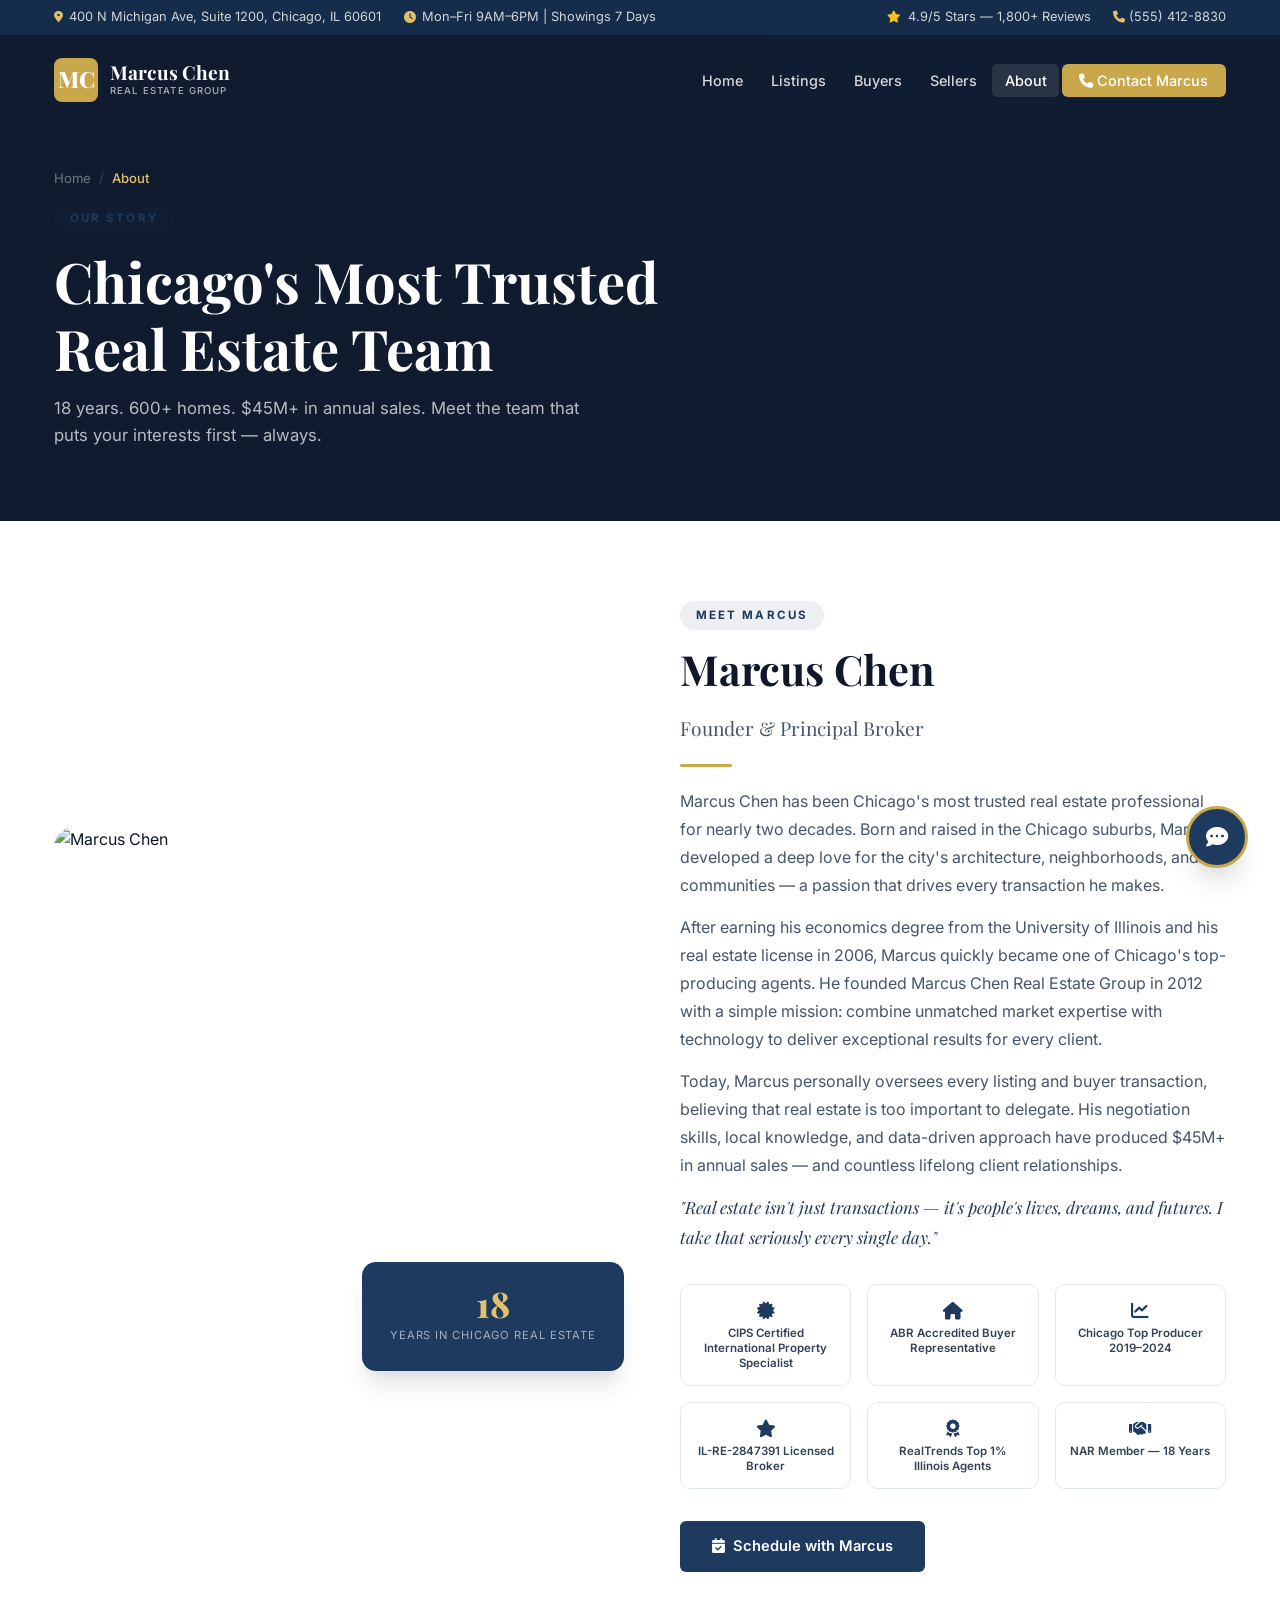
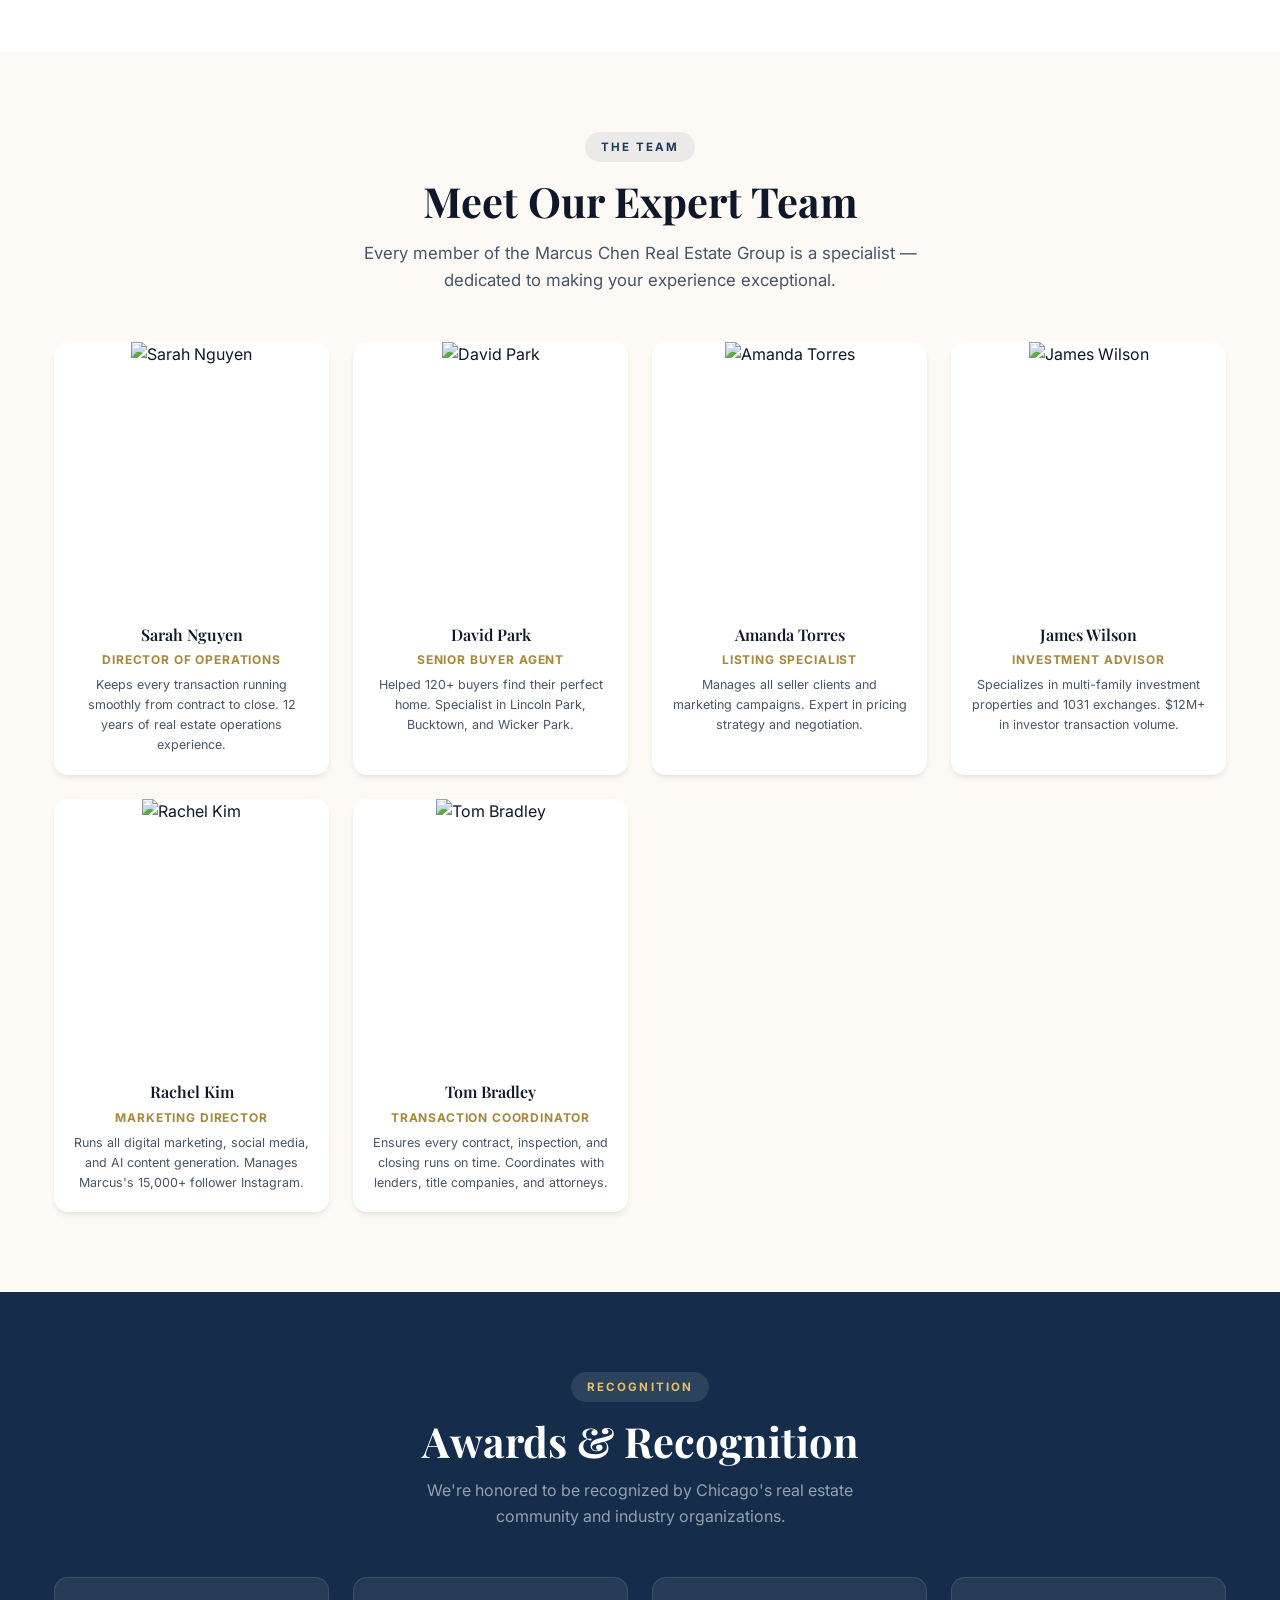
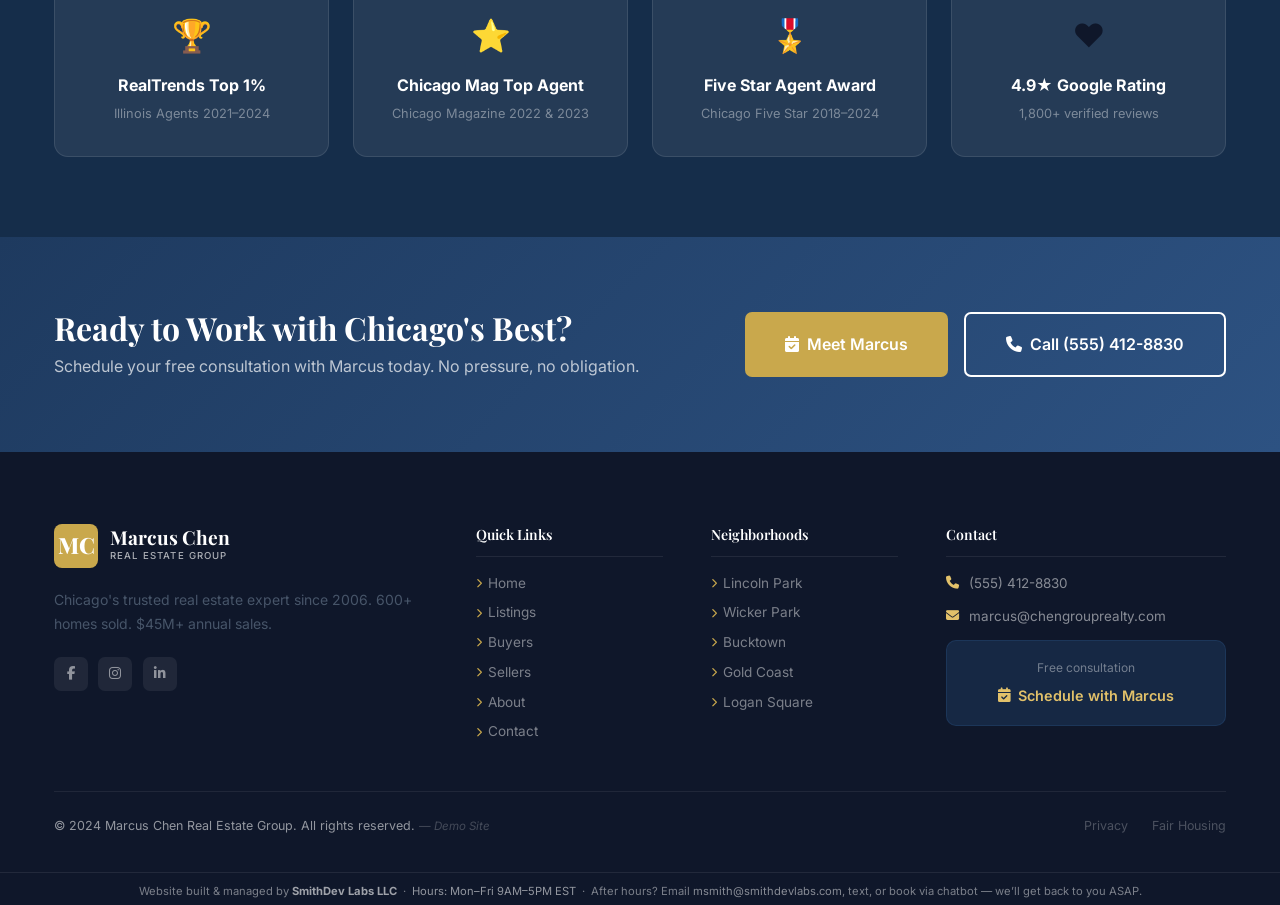
==== commit d74b22db: "Add SmithDev Labs business hours (Mon-Fri 9AM-5PM EST) to all page footers" ====
--- a/about.html
+++ b/about.html
@@ -205,7 +205,8 @@
       </div>
       <div class="footer-bottom"><span>© 2024 Marcus Chen Real Estate Group. All rights reserved. <em style="font-size:0.72rem;opacity:0.4">— Demo Site</em></span><div class="footer-bottom-links"><a href="#">Privacy</a><a href="#">Fair Housing</a></div></div>
     </div>
-  </footer>
+    <div style="text-align:center;padding:10px 0 4px;font-size:0.7rem;color:rgba(255,255,255,0.45);border-top:1px solid rgba(255,255,255,0.08);margin-top:12px;">Website built &amp; managed by <strong style="color:rgba(255,255,255,0.6);">SmithDev Labs LLC</strong> &nbsp;&middot;&nbsp; <span style="color:rgba(255,255,255,0.55);">Hours: Mon&ndash;Fri 9AM&ndash;5PM EST</span> &nbsp;&middot;&nbsp; After hours? Email <a href="mailto:msmith@smithdevlabs.com" style="color:rgba(255,255,255,0.5);">msmith@smithdevlabs.com</a>, text, or book via chatbot &mdash; we&rsquo;ll get back to you ASAP.</div>
+</footer>
 
   <button class="chatbot-toggle" aria-label="Talk to Alex AI"><i class="fas fa-comment-dots"></i></button>
   <div class="chatbot-window">
